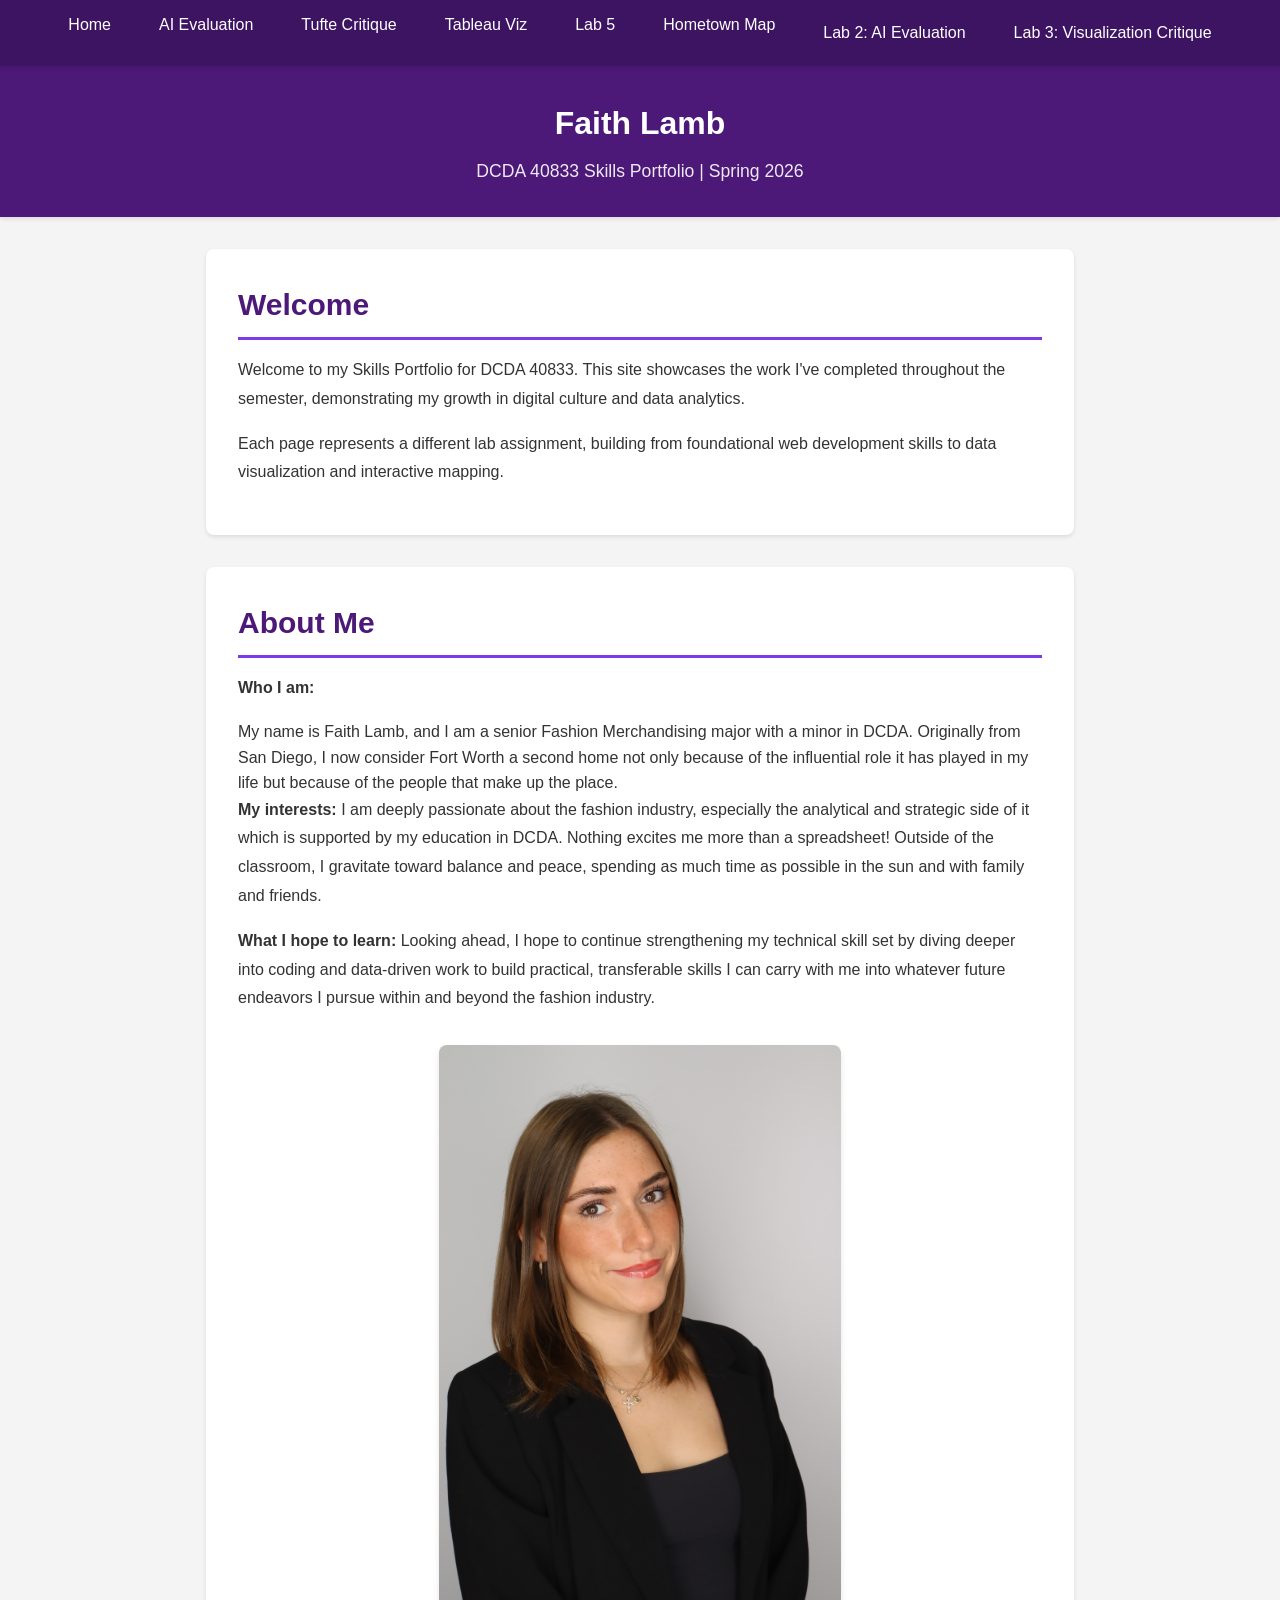
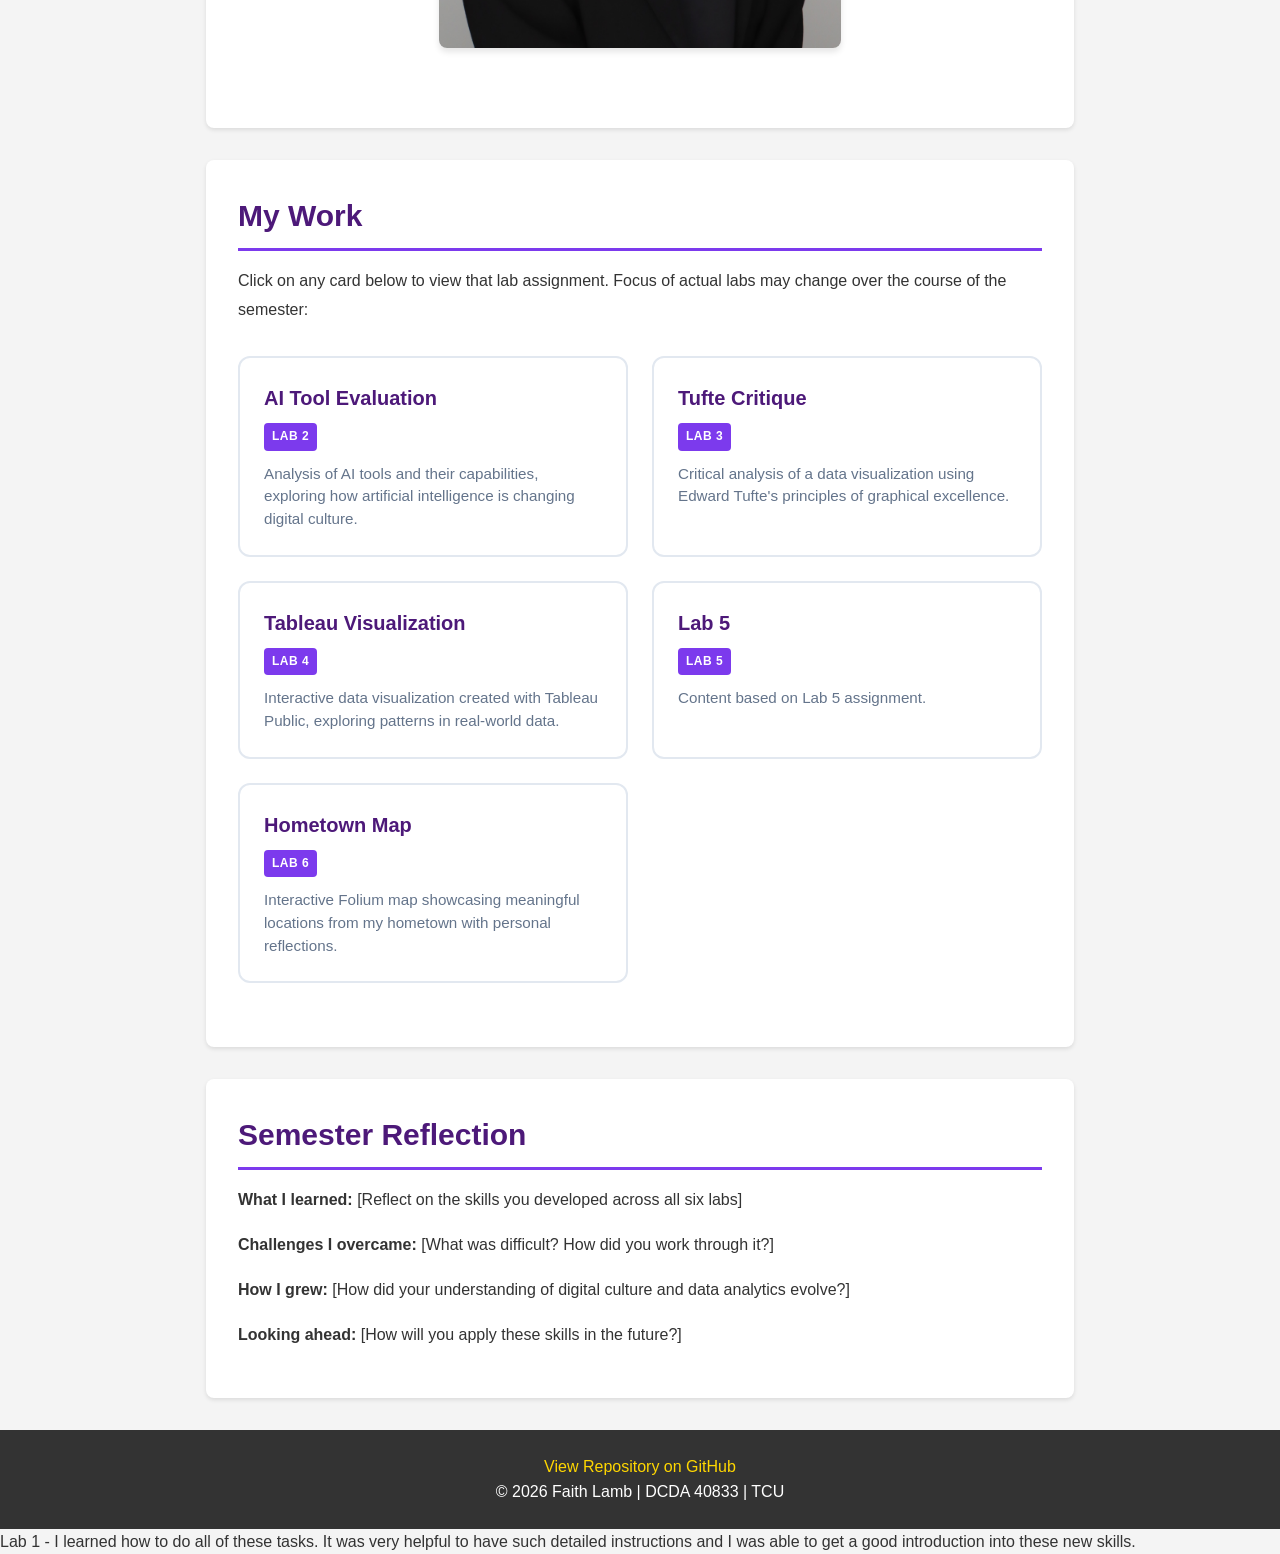
==== index.html @ 6311a9d1 "lab 2 and 3" ====
<!DOCTYPE html>
<html lang="en">
<head>
    <meta charset="UTF-8">
    <meta name="viewport" content="width=device-width, initial-scale=1.0">
    <meta name="description" content="Skills Portfolio showcasing work from DCDA 40833">
    <meta name="author" content="Your Name">
    <title>Faith Lamb | DCDA 40833 Skills Portfolio</title>
    <link rel="stylesheet" href="css/styles.css">
</head>

<!-- I couldn't find the part about the text colors. -->
<body>
    <!-- Navigation: Links to all portfolio pages -->
    <nav>
        <ul>
            <li><a href="index.html">Home</a></li>
            <li><a href="ai-evaluation.html">AI Evaluation</a></li>
            <li><a href="tufte-critique.html">Tufte Critique</a></li>
            <li><a href="tableau-visualization.html">Tableau Viz</a></li>
            <li><a href="lab5.html">Lab 5</a></li>
            <li><a href="hometown-map.html">Hometown Map</a></li>
            <a href="lab02.html">Lab 2: AI Evaluation</a> 
              <a href="lab03.html">Lab 3: Visualization Critique</a>
        </ul>
    </nav> 

    <!-- Header: Your name and course info -->
    <header>
        <h1>Faith Lamb</h1>
        <p>DCDA 40833 Skills Portfolio | Spring 2026</p>
    </header>

    <main>
        <!-- Welcome Section: Brief introduction to your portfolio -->
        <section id="welcome">
            <h2>Welcome</h2>
            <!-- I left this copy becuase it is what I was going to say and perfectly written. -->
            <p>Welcome to my Skills Portfolio for DCDA 40833. This site showcases the work I've completed throughout the semester, demonstrating my growth in digital culture and data analytics.</p>
            <p>Each page represents a different lab assignment, building from foundational web development skills to data visualization and interactive mapping.</p>
        </section>
         

        <!-- About Section: Tell visitors about yourself -->
        <section id="about">
            <h2>About Me</h2>
            <!-- I wrote this becuase it is in my personal voice and expresses my interests. -->
            <p><strong>Who I am:</strong> </p>My name is Faith Lamb, and I am a senior Fashion Merchandising major with a minor in DCDA. Originally from San Diego, I now consider Fort Worth a second home not only because of the influential role it has played in my life but because of the people that make up the place.
            <p><strong>My interests:</strong> I am deeply passionate about the fashion industry, especially the analytical and strategic side of it which is supported by my education in DCDA. Nothing excites me more than a spreadsheet! Outside of the classroom, I gravitate toward balance and peace, spending as much time as possible in the sun and with family and friends. </p>
            <p><strong>What I hope to learn:</strong> Looking ahead, I hope to continue strengthening my technical skill set by diving deeper into coding and data-driven work to build practical, transferable skills I can carry with me into whatever future endeavors I pursue within and beyond the fashion industry.</p>

        
        
            <figure class="viz-container">
        <img src="images/f.lamb@tcu.edu-f6b6f2d5.jpg" alt="Photo of Faith Lamb" width="50%">
            </figure>
        
        </section>

        <!-- Portfolio Section: Links to all lab pages -->
        <section id="portfolio">
            <h2>My Work</h2>
            <p>Click on any card below to view that lab assignment. Focus of actual labs may change over the course of the semester:</p>

            <!-- Portfolio Grid: Cards linking to each lab page -->
            <div class="portfolio-grid">

                <!-- Lab 2: AI Tool Evaluation -->
                <a href="ai-evaluation.html" class="portfolio-card">
                    <h3>AI Tool Evaluation</h3>
                    <span class="lab-tag">Lab 2</span>
                    <p>Analysis of AI tools and their capabilities, exploring how artificial intelligence is changing digital culture.</p>
                </a>

                <!-- Lab 3: Tufte Critique -->
                <a href="tufte-critique.html" class="portfolio-card">
                    <h3>Tufte Critique</h3>
                    <span class="lab-tag">Lab 3</span>
                    <p>Critical analysis of a data visualization using Edward Tufte's principles of graphical excellence.</p>
                </a>

                <!-- Lab 4: Tableau Visualization -->
                <a href="tableau-visualization.html" class="portfolio-card">
                    <h3>Tableau Visualization</h3>
                    <span class="lab-tag">Lab 4</span>
                    <p>Interactive data visualization created with Tableau Public, exploring patterns in real-world data.</p>
                </a>

                <!-- Lab 5: TBD -->
                <a href="lab5.html" class="portfolio-card">
                    <h3>Lab 5</h3>
                    <span class="lab-tag">Lab 5</span>
                    <p>Content based on Lab 5 assignment.</p>
                </a>

                <!-- Lab 6: Hometown Map -->
                <a href="hometown-map.html" class="portfolio-card">
                    <h3>Hometown Map</h3>
                    <span class="lab-tag">Lab 6</span>
                    <p>Interactive Folium map showcasing meaningful locations from my hometown with personal reflections.</p>
                </a>

            </div>
        </section>

        <!-- Reflection Section: Optional semester reflection -->
        <section id="reflection">
            <h2>Semester Reflection</h2>
            <!-- TODO: After completing all labs, write a reflection on your growth -->
            <p><strong>What I learned:</strong> [Reflect on the skills you developed across all six labs]</p>
            <p><strong>Challenges I overcame:</strong> [What was difficult? How did you work through it?]</p>
            <p><strong>How I grew:</strong> [How did your understanding of digital culture and data analytics evolve?]</p>
            <p><strong>Looking ahead:</strong> [How will you apply these skills in the future?]</p>
        </section>
    </main>

    <!-- Footer: Links and copyright -->
    <footer>
        <p><a href="https://github.com/yourusername/your-repo-name">View Repository on GitHub</a></p>
        <p>&copy; 2026 Faith Lamb | DCDA 40833 | TCU</p>
    </footer>
</body>
</html>


Lab 1 - I learned how to do all of these tasks. It was very helpful to have such detailed instructions and I was able to get a good introduction into these new skills.
---- css/styles.css ----
/* =========================
   DCDA 40833 Skills Portfolio Template
   CSS Stylesheet for Student Portfolios
   ========================= */

/* =========================
   CSS Variables (Color Scheme)
   ========================= */
:root {
    --primary-color: #4d1979;      /* TCU Purple */
    --secondary-color: #7c3aed;    /* Light Purple */
    --accent-color: #ffd700;       /* Gold accent */
    --text-color: #333;            /* Dark gray for text */
    --text-secondary: #64748b;     /* Lighter gray for captions */
    --bg-color: #f4f4f4;           /* Light background */
    --white: #ffffff;
}

/* =========================
   Basic Reset & Typography
   ========================= */
* {
    margin: 0;
    padding: 0;
    box-sizing: border-box;
}

html {
    scroll-behavior: smooth;       /* Smooth scrolling for anchor links */
}

body {
    font-family: -apple-system, BlinkMacSystemFont, 'Segoe UI', 'Roboto', 'Helvetica Neue', Arial, sans-serif;
    line-height: 1.6;
    color: var(--text-color);
    background-color: var(--bg-color);
}

/* =========================
   Header & Navigation
   ========================= */
/* Style semantic tags directly - no classes needed! */
header {
    background-color: var(--primary-color);
    color: white;
    padding: 2rem 0;
    text-align: center;
    box-shadow: 0 2px 4px rgba(0, 0, 0, 0.1);
}

header h1 {
    color: white;
    margin: 0 0 0.5rem 0;
    font-size: 2rem;
}

header p {
    margin: 0;
    opacity: 0.9;
    font-size: 1.1rem;
}

nav {
    background-color: #3d1461;
    padding: 0.75rem;
    display: flex;              /* Make nav a flex container */
    justify-content: center;    /* Center the ul inside nav */
    position: sticky;           /* Stick to top when scrolling */
    top: 0;
    z-index: 100;
    box-shadow: 0 2px 4px rgba(0, 0, 0, 0.1);
}

/* Style the navigation list */
nav ul {
    list-style: none;           /* Remove bullets */
    padding: 0;                 /* Remove default padding */
    margin: 0;                  /* Remove default margin */
    display: flex;              /* Arrange items horizontally */
    flex-direction: row;        /* Explicit: horizontal on desktop */
    justify-content: center;    /* Center the items */
    gap: 1rem;                  /* Space between items */
    flex-wrap: wrap;            /* Wrap on small screens */
}

nav li {
    list-style: none;           /* Extra insurance - remove bullets */
}

nav a {
    color: white;
    text-decoration: none;
    padding: 0.5rem 1rem;
    transition: background-color 0.3s ease;
    border-radius: 4px;
}

nav a:hover {
    background-color: var(--primary-color);
}

/* =========================
   Main Content
   ========================= */
/* Style main semantic tag directly */
main {
    max-width: 900px;          /* Don't get too wide */
    margin: 2rem auto;         /* Center horizontally */
    padding: 0 1rem;           /* Space on sides for mobile */
}

/* All sections inside main get consistent styling */
main section {
    background-color: white;
    padding: 2rem;
    margin-bottom: 2rem;       /* Space between sections */
    border-radius: 8px;        /* Rounded corners */
    box-shadow: 0 2px 4px rgba(0, 0, 0, 0.1);
}

/* Style h2 headings inside sections */
main section h2 {
    color: var(--primary-color);
    border-bottom: 3px solid var(--secondary-color);
    padding-bottom: 0.5rem;
    margin-bottom: 1rem;
    font-size: 1.875rem;
}

main section h3 {
    color: var(--text-color);
    margin-top: 1.5rem;
    margin-bottom: 0.75rem;
    font-size: 1.5rem;
}

/* Paragraphs inside sections */
main section p {
    margin-bottom: 1rem;
    line-height: 1.8;
}

/* Lists inside sections */
main section ul,
main section ol {
    margin: 1rem 0 1rem 2rem;
    line-height: 1.8;
}

main section li {
    margin-bottom: 0.5rem;
}

/* =========================
   Data Visualizations
   ========================= */
/* Container for charts and images */
.viz-container {
    margin: 2rem 0;
    text-align: center;
}

.viz-container img {
    max-width: 100%;           /* Responsive: never wider than container */
    height: auto;              /* Maintain aspect ratio */
    border-radius: 8px;
    box-shadow: 0 4px 6px rgba(0, 0, 0, 0.1);
    margin-bottom: 0.5rem;
}

/* Figure captions */
.viz-container figcaption {
    font-style: italic;
    color: var(--text-secondary);
    font-size: 0.9rem;
    margin-top: 0.5rem;
}

/* Grid layout for multiple visualizations */
.viz-grid {
    display: grid;
    grid-template-columns: repeat(auto-fit, minmax(300px, 1fr));
    gap: 1.5rem;
    margin: 2rem 0;
}

/* =========================
   Code Blocks
   ========================= */
/* Improve pre/code styling for Python code */
pre {
    background: #2d2d2d;          /* Dark background */
    color: #f8f8f2;               /* Light text */
    border: none;
    border-radius: 8px;
    padding: 1.5rem;
    overflow-x: auto;
    margin: 1.5rem 0;
    font-size: 0.9rem;
    line-height: 1.5;
}

code {
    font-family: 'SF Mono', Monaco, 'Cascadia Code', 'Roboto Mono', Consolas, 'Courier New', monospace;
}

/* Inline code (inside paragraphs) */
p code, li code {
    background: #f4f4f4;
    color: #c7254e;
    padding: 0.2rem 0.4rem;
    border-radius: 3px;
    font-size: 0.9em;
}

/* Code block titles */
.code-title {
    background: #1e1e1e;
    color: #9cdcfe;
    padding: 0.5rem 1rem;
    border-radius: 8px 8px 0 0;
    font-family: monospace;
    font-size: 0.85rem;
    margin-bottom: -0.5rem;
}

.code-title + pre {
    border-radius: 0 0 8px 8px;
    margin-top: 0;
}

/* =========================
   Data Tables
   ========================= */
table {
    width: 100%;
    border-collapse: collapse;
    margin: 1.5rem 0;
    background: white;
}

th, td {
    padding: 0.75rem 1rem;
    text-align: left;
    border: 1px solid #e2e8f0;
}

th {
    background: var(--primary-color);
    color: white;
    font-weight: 600;
}

tr:nth-child(even) {
    background: #f8f9fa;
}

.results-table {
    font-size: 0.95rem;
    margin: 1.5rem auto;
    max-width: 700px;
}

.results-table td {
    text-align: center;
}

.results-table td:first-child {
    text-align: left;
    font-weight: 500;
}

/* Highlight key rows */
.results-table tr.highlight {
    background: #fff3cd;
    font-weight: bold;
}

/* =========================
   Framework Connections
   ========================= */
.framework-callout {
    background: linear-gradient(135deg, #f0e7f8, #e9d5ff);
    border-left: 5px solid var(--secondary-color);
    border-radius: 8px;
    padding: 1.5rem;
    margin: 2rem 0;
}

.framework-callout h3 {
    color: var(--primary-color);
    margin-top: 0;
}

.framework-callout strong {
    color: var(--secondary-color);
}

/* =========================
   Portfolio Cards
   ========================= */
/* Grid layout for portfolio cards on home page */
.portfolio-grid {
    display: grid;
    grid-template-columns: repeat(auto-fit, minmax(280px, 1fr));
    gap: 1.5rem;
    margin: 2rem 0;
}

/* Individual portfolio card styling */
.portfolio-card {
    display: block;
    background: white;
    border: 2px solid #e2e8f0;
    border-radius: 12px;
    padding: 1.5rem;
    text-decoration: none;
    color: var(--text-color);
    transition: all 0.3s ease;
    position: relative;
}

.portfolio-card:hover {
    border-color: var(--primary-color);
    box-shadow: 0 8px 16px rgba(77, 25, 121, 0.15);
    transform: translateY(-4px);
}

.portfolio-card h3 {
    color: var(--primary-color);
    margin: 0 0 0.5rem 0;
    font-size: 1.25rem;
}

.portfolio-card p {
    color: var(--text-secondary);
    font-size: 0.95rem;
    margin: 0.75rem 0 0 0;
    line-height: 1.5;
}

/* Lab tag badge on portfolio cards */
.lab-tag {
    display: inline-block;
    background: var(--secondary-color);
    color: white;
    font-size: 0.75rem;
    font-weight: 600;
    padding: 0.25rem 0.5rem;
    border-radius: 4px;
    text-transform: uppercase;
    letter-spacing: 0.5px;
}

/* =========================
   Footer (semantic tag)
   ========================= */
footer {
    background-color: #333;
    color: white;
    text-align: center;
    padding: 1.5rem;
    margin-top: 2rem;
}

footer a {
    color: var(--accent-color);
    text-decoration: none;
}

footer a:hover {
    text-decoration: underline;
}

/* =========================
   Responsive Design (Mobile)
   ========================= */
@media (max-width: 768px) {
    header h1 {
        font-size: 1.5rem;     /* Smaller on mobile */
    }

    nav {
        font-size: 0.9rem;
    }

    /* Stack navigation vertically on mobile */
    nav ul {
        flex-direction: column;  /* Change from row to column */
        align-items: center;     /* Center the stacked items */
    }

    nav a {
        display: block;          /* Full width for easier tapping */
        width: 100%;
        text-align: center;
    }

    main section {
        padding: 1rem;         /* Less padding on mobile */
    }

    .viz-grid {
        grid-template-columns: 1fr;  /* Single column on mobile */
    }
}

/* =========================
   Print Styles (Optional)
   ========================= */
@media print {
    nav {
        display: none;
    }

    main section {
        box-shadow: none;
        page-break-inside: avoid;
    }
}
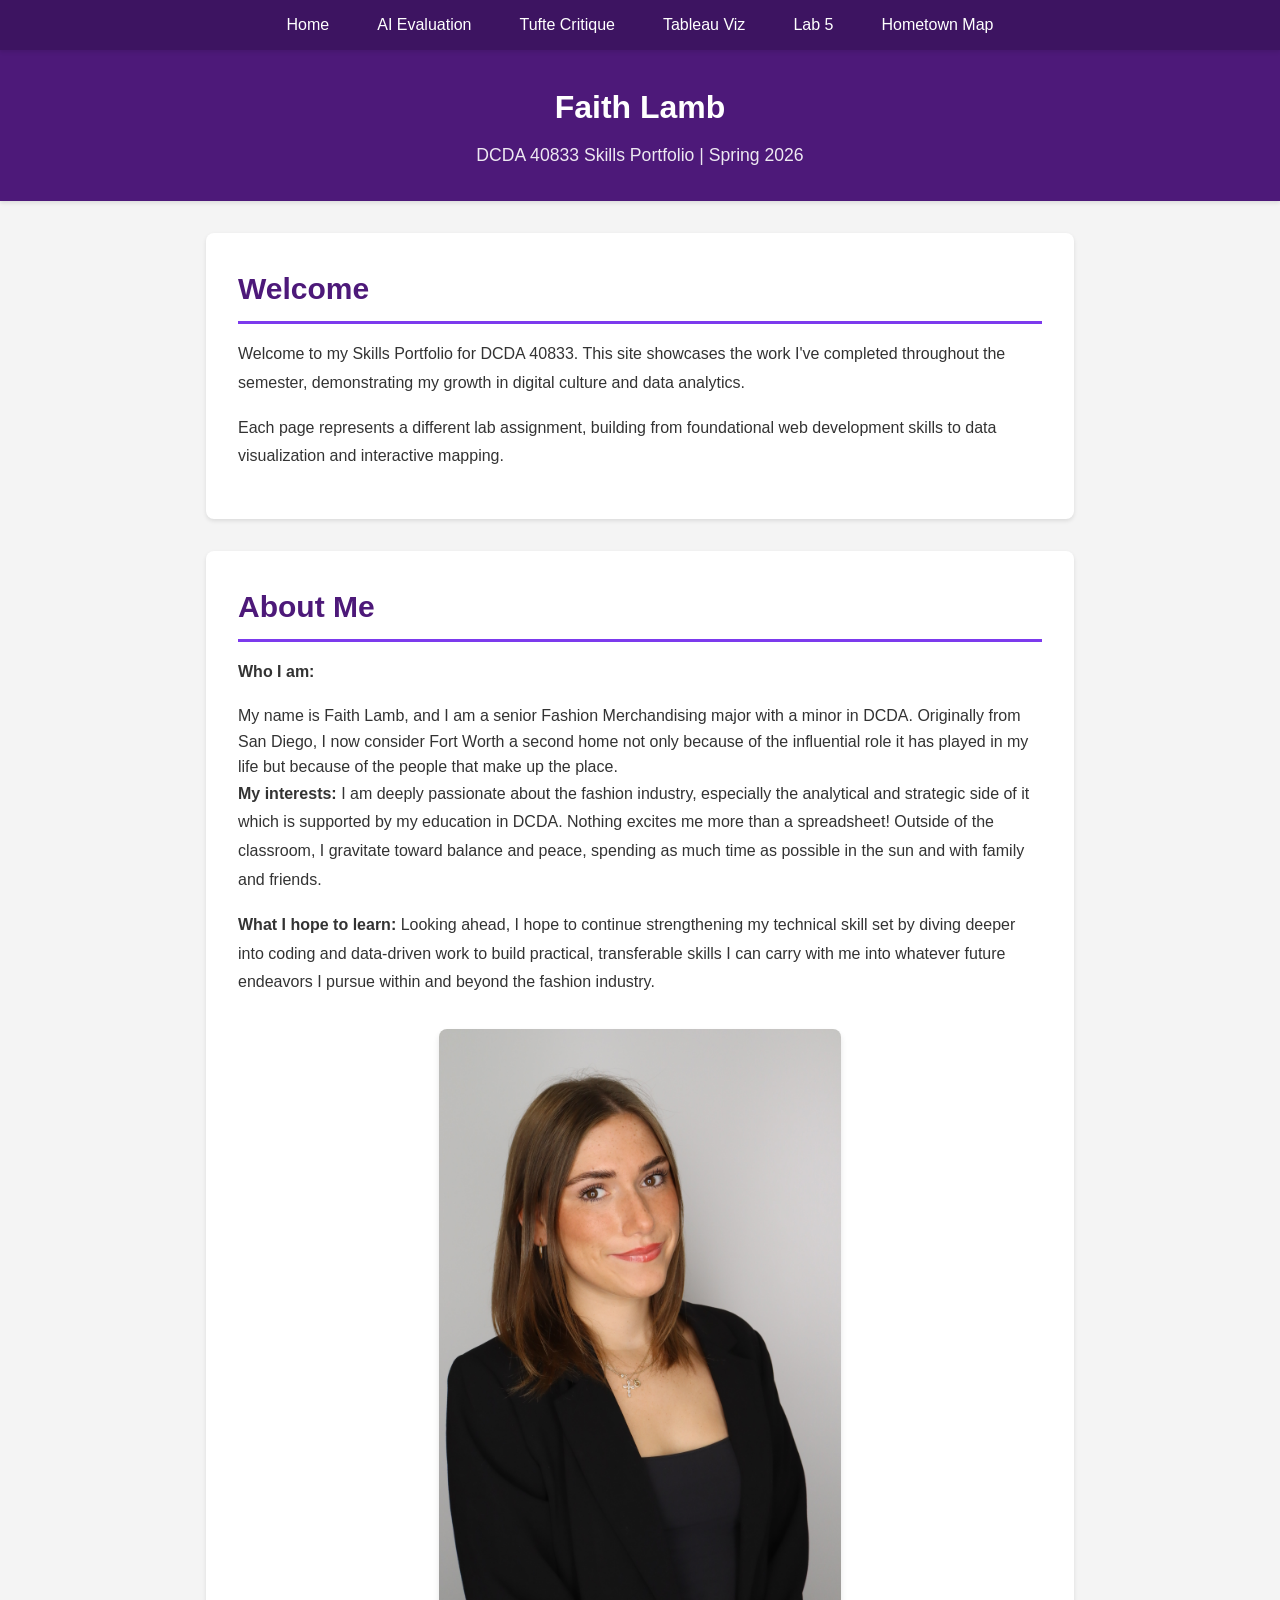
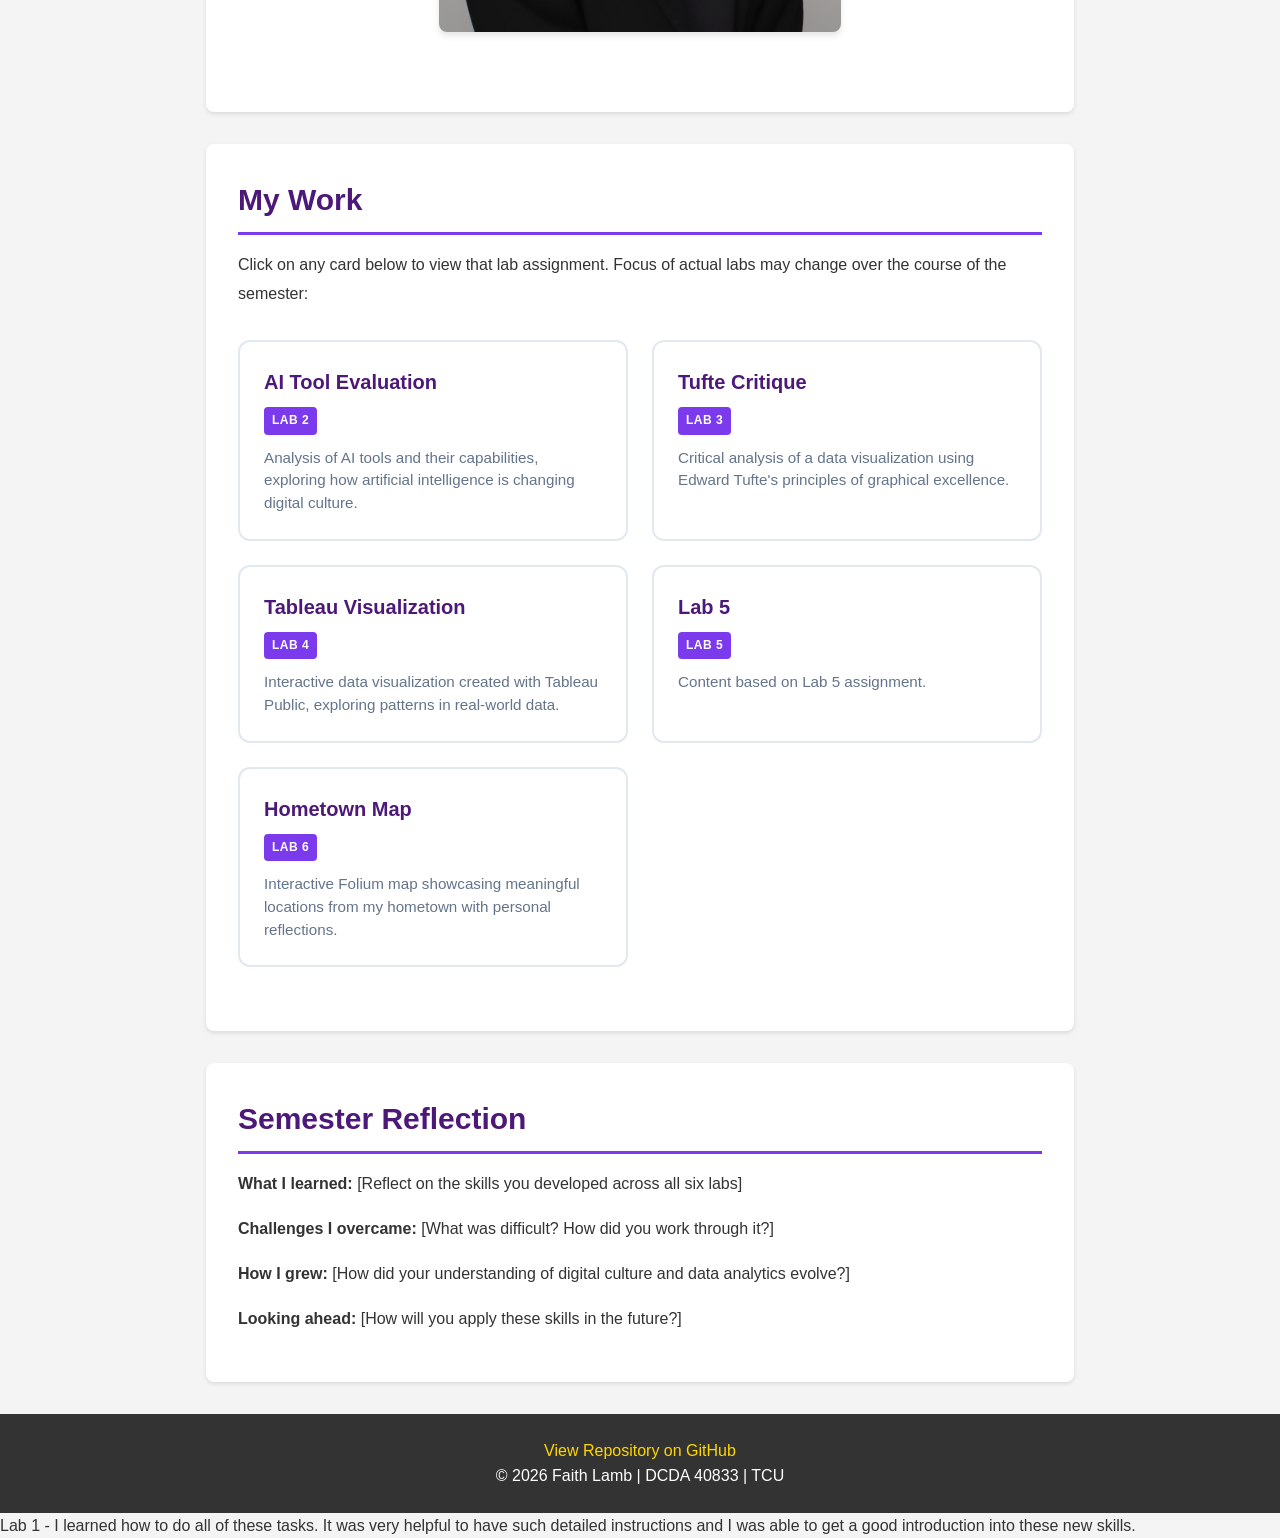
==== commit f677b516: "tabs and lab 4" ====
--- a/index.html
+++ b/index.html
@@ -15,13 +15,12 @@
     <nav>
         <ul>
             <li><a href="index.html">Home</a></li>
-            <li><a href="ai-evaluation.html">AI Evaluation</a></li>
-            <li><a href="tufte-critique.html">Tufte Critique</a></li>
-            <li><a href="tableau-visualization.html">Tableau Viz</a></li>
+            <li><a href="lab02.html">AI Evaluation</a></li>
+            <li><a href="lab03.html">Tufte Critique</a></li>
+            <li><a href="lab04.html">Tableau Viz</a></li>
             <li><a href="lab5.html">Lab 5</a></li>
             <li><a href="hometown-map.html">Hometown Map</a></li>
-            <a href="lab02.html">Lab 2: AI Evaluation</a> 
-              <a href="lab03.html">Lab 3: Visualization Critique</a>
+            
         </ul>
     </nav> 
 
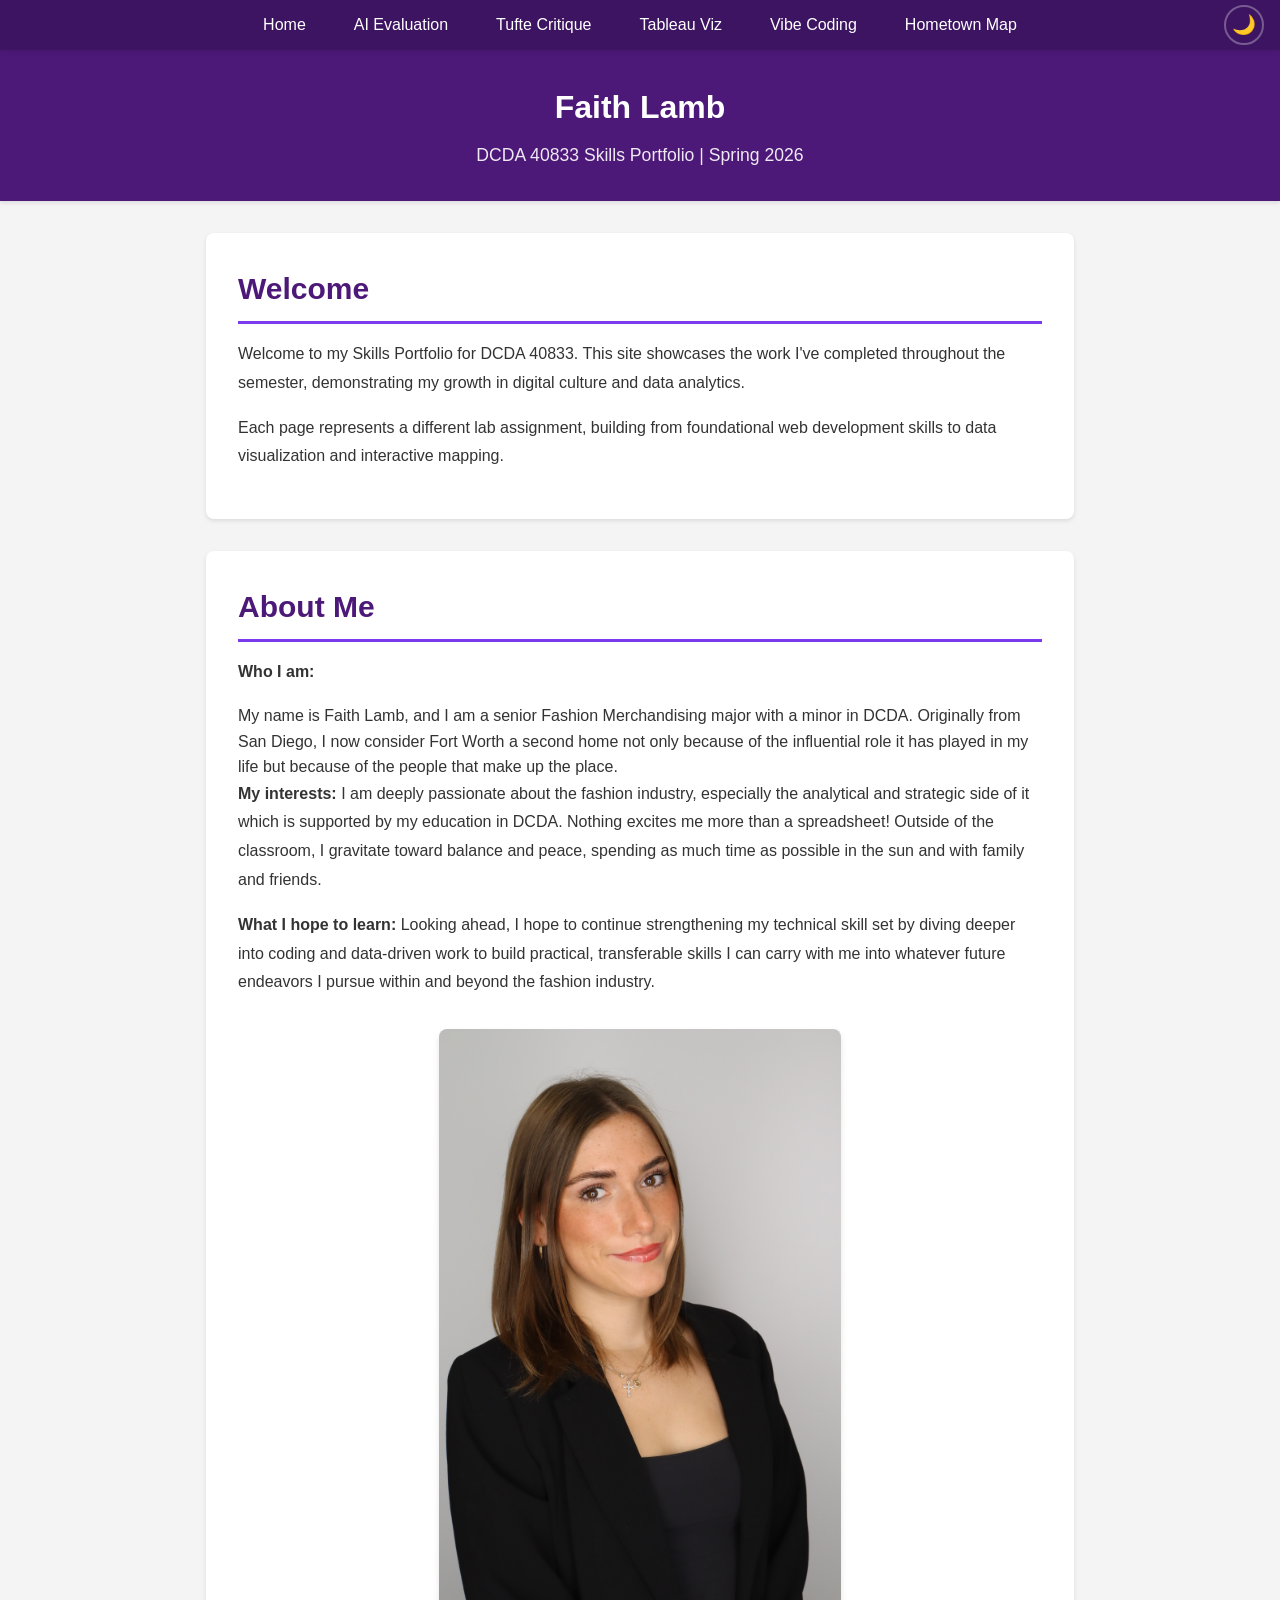
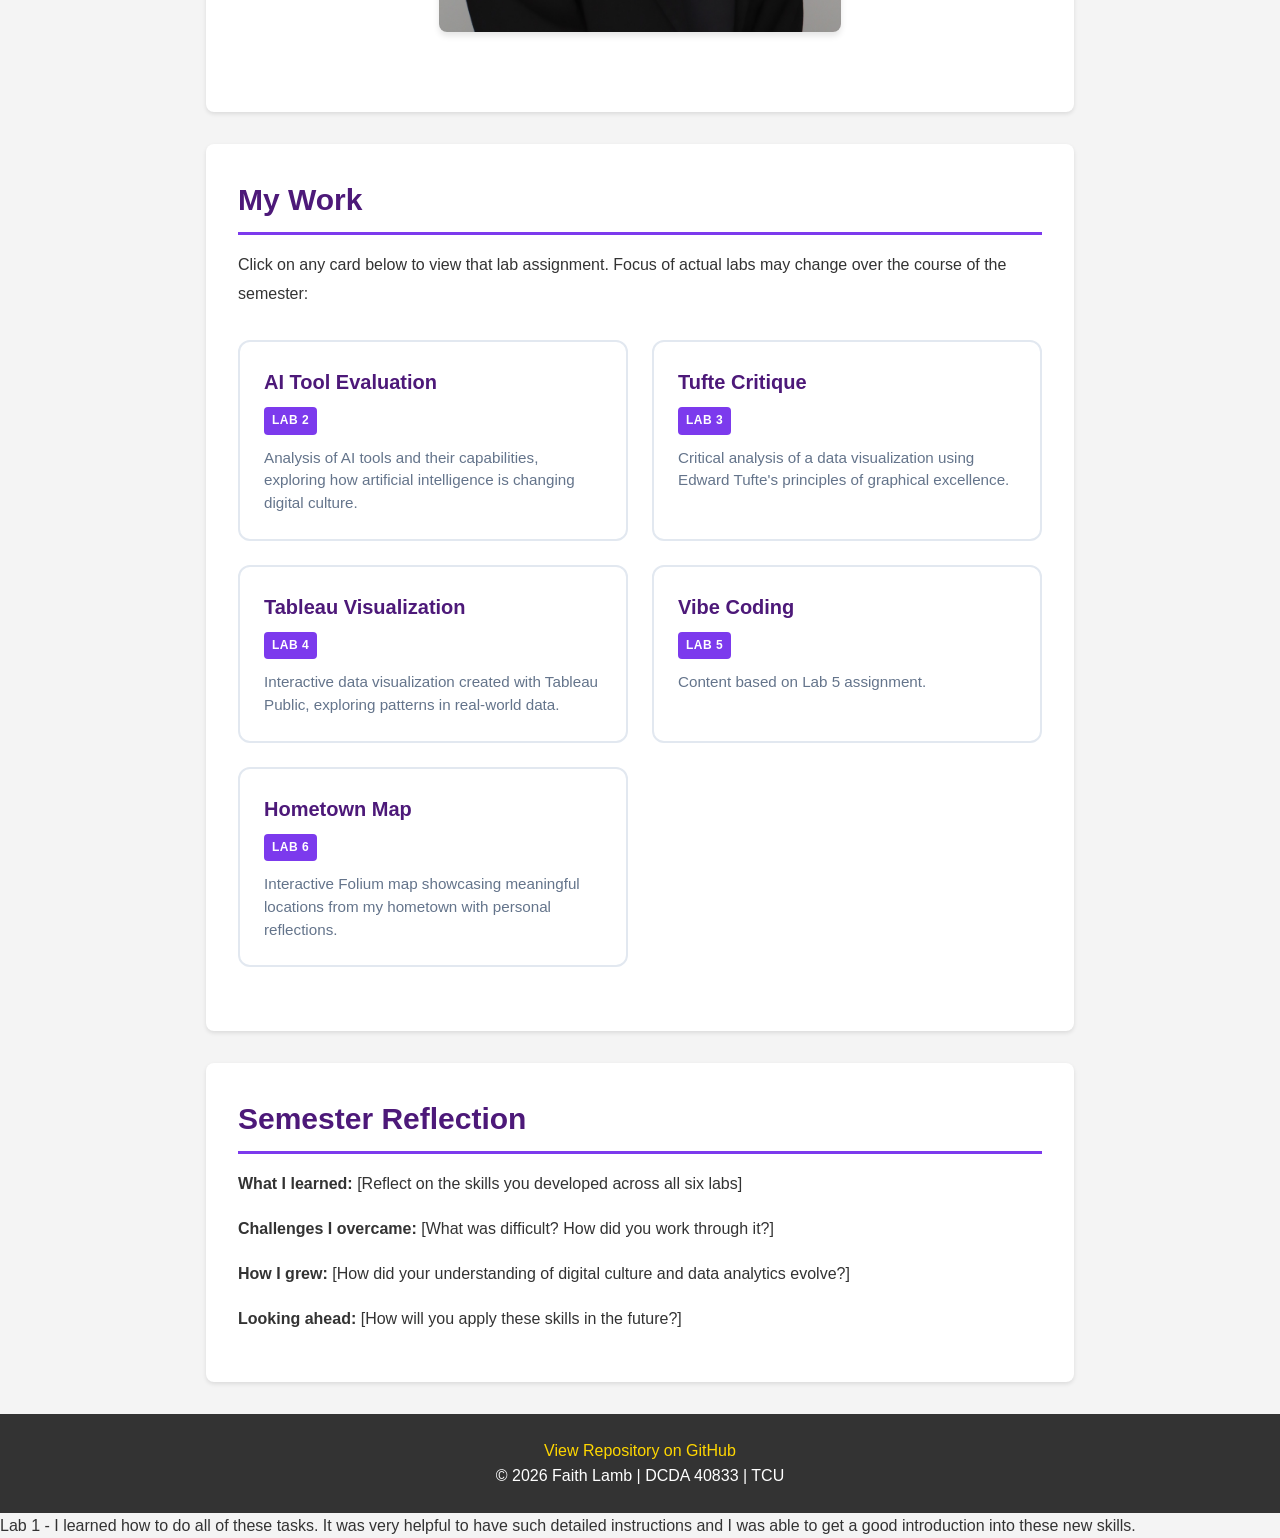
==== commit 6d3f4a5e: "big commit" ====
--- a/index.html
+++ b/index.html
@@ -11,27 +11,33 @@
 
 <!-- I couldn't find the part about the text colors. -->
 <body>
-    <!-- Navigation: Links to all portfolio pages -->
+
     <nav>
-        <ul>
+        <button class="hamburger" aria-label="Toggle navigation menu">
+            <span></span>
+            <span></span>
+            <span></span>
+        </button>
+        <ul class="nav-menu">
             <li><a href="index.html">Home</a></li>
             <li><a href="lab02.html">AI Evaluation</a></li>
             <li><a href="lab03.html">Tufte Critique</a></li>
             <li><a href="lab04.html">Tableau Viz</a></li>
-            <li><a href="lab5.html">Lab 5</a></li>
+            <li><a href="lab05.html">Vibe Coding</a></li>
             <li><a href="hometown-map.html">Hometown Map</a></li>
             
         </ul>
+
+        <button class="dark-mode-toggle" aria-label="Toggle dark mode">🌙</button>
     </nav> 
 
-    <!-- Header: Your name and course info -->
+
     <header>
         <h1>Faith Lamb</h1>
         <p>DCDA 40833 Skills Portfolio | Spring 2026</p>
     </header>
 
     <main>
-        <!-- Welcome Section: Brief introduction to your portfolio -->
         <section id="welcome">
             <h2>Welcome</h2>
             <!-- I left this copy becuase it is what I was going to say and perfectly written. -->
@@ -40,7 +46,6 @@
         </section>
          
 
-        <!-- About Section: Tell visitors about yourself -->
         <section id="about">
             <h2>About Me</h2>
             <!-- I wrote this becuase it is in my personal voice and expresses my interests. -->
@@ -56,43 +61,38 @@
         
         </section>
 
-        <!-- Portfolio Section: Links to all lab pages -->
         <section id="portfolio">
             <h2>My Work</h2>
             <p>Click on any card below to view that lab assignment. Focus of actual labs may change over the course of the semester:</p>
 
-            <!-- Portfolio Grid: Cards linking to each lab page -->
+            <!-- made all the cards actually click into the different labs by coping code from above -->
+
             <div class="portfolio-grid">
 
-                <!-- Lab 2: AI Tool Evaluation -->
-                <a href="ai-evaluation.html" class="portfolio-card">
+                <a href="lab02.html" class="portfolio-card">
                     <h3>AI Tool Evaluation</h3>
                     <span class="lab-tag">Lab 2</span>
                     <p>Analysis of AI tools and their capabilities, exploring how artificial intelligence is changing digital culture.</p>
                 </a>
 
-                <!-- Lab 3: Tufte Critique -->
-                <a href="tufte-critique.html" class="portfolio-card">
+                <a href="lab03.html" class="portfolio-card">
                     <h3>Tufte Critique</h3>
                     <span class="lab-tag">Lab 3</span>
                     <p>Critical analysis of a data visualization using Edward Tufte's principles of graphical excellence.</p>
                 </a>
 
-                <!-- Lab 4: Tableau Visualization -->
-                <a href="tableau-visualization.html" class="portfolio-card">
+                <a href="lab04.html" class="portfolio-card">
                     <h3>Tableau Visualization</h3>
                     <span class="lab-tag">Lab 4</span>
                     <p>Interactive data visualization created with Tableau Public, exploring patterns in real-world data.</p>
                 </a>
 
-                <!-- Lab 5: TBD -->
-                <a href="lab5.html" class="portfolio-card">
-                    <h3>Lab 5</h3>
+                <a href="lab05.html" class="portfolio-card">
+                    <h3>Vibe Coding</h3>
                     <span class="lab-tag">Lab 5</span>
                     <p>Content based on Lab 5 assignment.</p>
                 </a>
 
-                <!-- Lab 6: Hometown Map -->
                 <a href="hometown-map.html" class="portfolio-card">
                     <h3>Hometown Map</h3>
                     <span class="lab-tag">Lab 6</span>
@@ -102,7 +102,6 @@
             </div>
         </section>
 
-        <!-- Reflection Section: Optional semester reflection -->
         <section id="reflection">
             <h2>Semester Reflection</h2>
             <!-- TODO: After completing all labs, write a reflection on your growth -->
@@ -118,6 +117,51 @@
         <p><a href="https://github.com/yourusername/your-repo-name">View Repository on GitHub</a></p>
         <p>&copy; 2026 Faith Lamb | DCDA 40833 | TCU</p>
     </footer>
+
+    <script>
+        // Hamburger menu toggle
+        const hamburger = document.querySelector('.hamburger');
+        const navMenu = document.querySelector('.nav-menu');
+
+        hamburger.addEventListener('click', () => {
+            hamburger.classList.toggle('active');
+            navMenu.classList.toggle('active');
+        });
+
+        // Close menu when clicking on a nav link
+        document.querySelectorAll('.nav-menu a').forEach(link => {
+            link.addEventListener('click', () => {
+                hamburger.classList.remove('active');
+                navMenu.classList.remove('active');
+            });
+        });
+
+        <!-- I have no idea how this works but it works! -->
+
+        // Dark Mode Toggle
+        const darkModeToggle = document.querySelector('.dark-mode-toggle');
+        
+        // Check for saved theme preference or default to 'light'
+        const currentTheme = localStorage.getItem('theme') || 'light';
+        document.body.setAttribute('data-theme', currentTheme);
+        
+        // Update button icon based on current theme
+        if (currentTheme === 'dark') {
+            darkModeToggle.textContent = '☀️';
+        }
+        
+        // Toggle dark mode on button click
+        darkModeToggle.addEventListener('click', () => {
+            const theme = document.body.getAttribute('data-theme');
+            const newTheme = theme === 'dark' ? 'light' : 'dark';
+            
+            document.body.setAttribute('data-theme', newTheme);
+            localStorage.setItem('theme', newTheme);
+            
+            // Update button icon
+            darkModeToggle.textContent = newTheme === 'dark' ? '☀️' : '🌙';
+        });
+    </script>
 </body>
 </html>
 
--- a/css/styles.css
+++ b/css/styles.css
@@ -16,6 +16,17 @@
     --white: #ffffff;
 }
 
+/* Dark Mode Variables */
+body[data-theme="dark"] {
+    --primary-color: #7c3aed;      /* Lighter purple for dark mode */
+    --secondary-color: #9f7aea;    /* Even lighter purple */
+    --accent-color: #ffd700;       /* Gold accent stays */
+    --text-color: #e4e4e7;         /* Light gray for text */
+    --text-secondary: #a1a1aa;     /* Medium gray for captions */
+    --bg-color: #18181b;           /* Very dark background */
+    --white: #27272a;              /* Dark gray instead of white */
+}
+
 /* =========================
    Basic Reset & Typography
    ========================= */
@@ -65,14 +76,76 @@
     padding: 0.75rem;
     display: flex;              /* Make nav a flex container */
     justify-content: center;    /* Center the ul inside nav */
+    align-items: center;        /* Vertically center items */
     position: sticky;           /* Stick to top when scrolling */
     top: 0;
     z-index: 100;
     box-shadow: 0 2px 4px rgba(0, 0, 0, 0.1);
 }
 
+/* Dark Mode Toggle Button */
+.dark-mode-toggle {
+    position: absolute;
+    right: 1rem;
+    background: none;
+    border: 2px solid rgba(255, 255, 255, 0.3);
+    color: white;
+    width: 40px;
+    height: 40px;
+    border-radius: 50%;
+    cursor: pointer;
+    font-size: 1.2rem;
+    display: flex;
+    align-items: center;
+    justify-content: center;
+    transition: all 0.3s ease;
+}
+
+.dark-mode-toggle:hover {
+    background-color: rgba(255, 255, 255, 0.1);
+    border-color: rgba(255, 255, 255, 0.5);
+    transform: scale(1.1);
+}
+
+.dark-mode-toggle:active {
+    transform: scale(0.95);
+}
+
+/* Hamburger Menu Button */
+.hamburger {
+    display: none;              /* Hidden on desktop */
+    flex-direction: column;
+    background: none;
+    border: none;
+    cursor: pointer;
+    padding: 0;
+    z-index: 101;
+}
+
+.hamburger span {
+    width: 25px;
+    height: 3px;
+    background-color: white;
+    margin: 3px 0;
+    transition: all 0.3s ease;
+    border-radius: 3px;
+}
+
+/* Hamburger Animation when active */
+.hamburger.active span:nth-child(1) {
+    transform: rotate(45deg) translate(7px, 7px);
+}
+
+.hamburger.active span:nth-child(2) {
+    opacity: 0;
+}
+
+.hamburger.active span:nth-child(3) {
+    transform: rotate(-45deg) translate(7px, -7px);
+}
+
 /* Style the navigation list */
-nav ul {
+.nav-menu {
     list-style: none;           /* Remove bullets */
     padding: 0;                 /* Remove default padding */
     margin: 0;                  /* Remove default margin */
@@ -111,7 +184,7 @@
 
 /* All sections inside main get consistent styling */
 main section {
-    background-color: white;
+    background-color: var(--white);
     padding: 2rem;
     margin-bottom: 2rem;       /* Space between sections */
     border-radius: 8px;        /* Rounded corners */
@@ -182,6 +255,13 @@
     grid-template-columns: repeat(auto-fit, minmax(300px, 1fr));
     gap: 1.5rem;
     margin: 2rem 0;
+}
+
+/* Dark mode inline code */
+body[data-theme="dark"] p code, 
+body[data-theme="dark"] li code {
+    background: #3f3f46;
+    color: #fca5a5;
 }
 
 /* =========================
@@ -236,7 +316,7 @@
     width: 100%;
     border-collapse: collapse;
     margin: 1.5rem 0;
-    background: white;
+    background: var(--white);
 }
 
 th, td {
@@ -275,6 +355,7 @@
     background: #fff3cd;
     font-weight: bold;
 }
+
 
 /* =========================
    Framework Connections
@@ -287,6 +368,11 @@
     margin: 2rem 0;
 }
 
+/* Dark mode portfolio card border */
+body[data-theme="dark"] .portfolio-card {
+    border-color: #3f3f46;
+}
+
 .framework-callout h3 {
     color: var(--primary-color);
     margin-top: 0;
@@ -310,7 +396,7 @@
 /* Individual portfolio card styling */
 .portfolio-card {
     display: block;
-    background: white;
+    background: var(--white);
     border: 2px solid #e2e8f0;
     border-radius: 12px;
     padding: 1.5rem;
@@ -382,18 +468,60 @@
 
     nav {
         font-size: 0.9rem;
-    }
-
-    /* Stack navigation vertically on mobile */
-    nav ul {
-        flex-direction: column;  /* Change from row to column */
-        align-items: center;     /* Center the stacked items */
-    }
-
-    nav a {
-        display: block;          /* Full width for easier tapping */
+        justify-content: space-between;
+        padding: 1rem;
+    }
+
+    /* Show hamburger menu on mobile */
+    .hamburger {
+        display: flex;
+        position: absolute;
+        left: 1rem;
+    }
+    
+    /* Keep dark mode toggle visible on mobile */
+    .dark-mode-toggle {
+        position: absolute;
+        right: 1rem;
+        width: 36px;
+        height: 36px;
+        font-size: 1rem;
+    }
+
+    /* Hide navigation menu by default on mobile */
+    .nav-menu {
+        position: fixed;
+        left: -100%;
+        top: 60px;
+        flex-direction: column;
+        background-color: #3d1461;
         width: 100%;
         text-align: center;
+        transition: left 0.3s ease;
+        box-shadow: 0 10px 27px rgba(0, 0, 0, 0.05);
+        padding: 1rem 0;
+        gap: 0;
+    }
+
+    /* Show menu when active */
+    .nav-menu.active {
+        left: 0;
+    }
+
+    nav li {
+        margin: 0;
+    }
+
+    nav a {
+        display: block;
+        width: 100%;
+        text-align: center;
+        padding: 1rem;
+        border-bottom: 1px solid rgba(255, 255, 255, 0.1);
+    }
+
+    nav a:hover {
+        background-color: var(--primary-color);
     }
 
     main section {
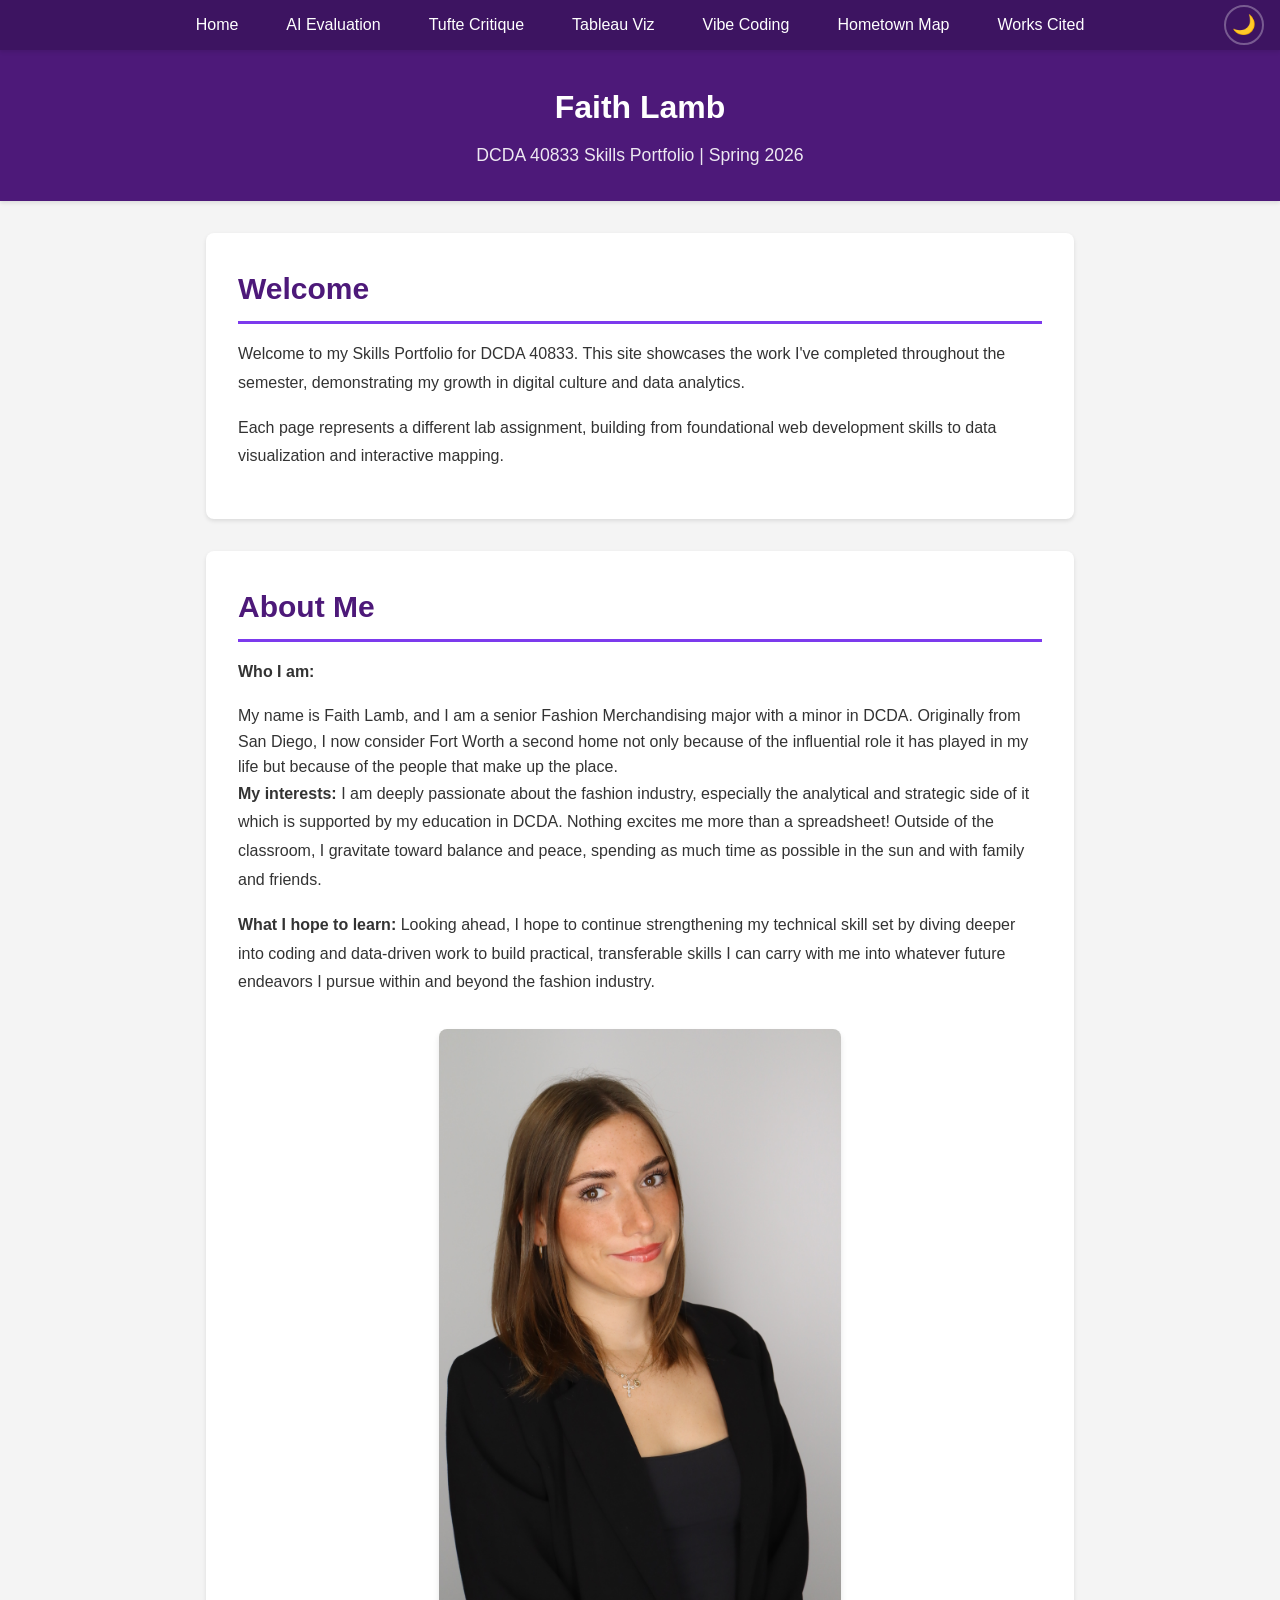
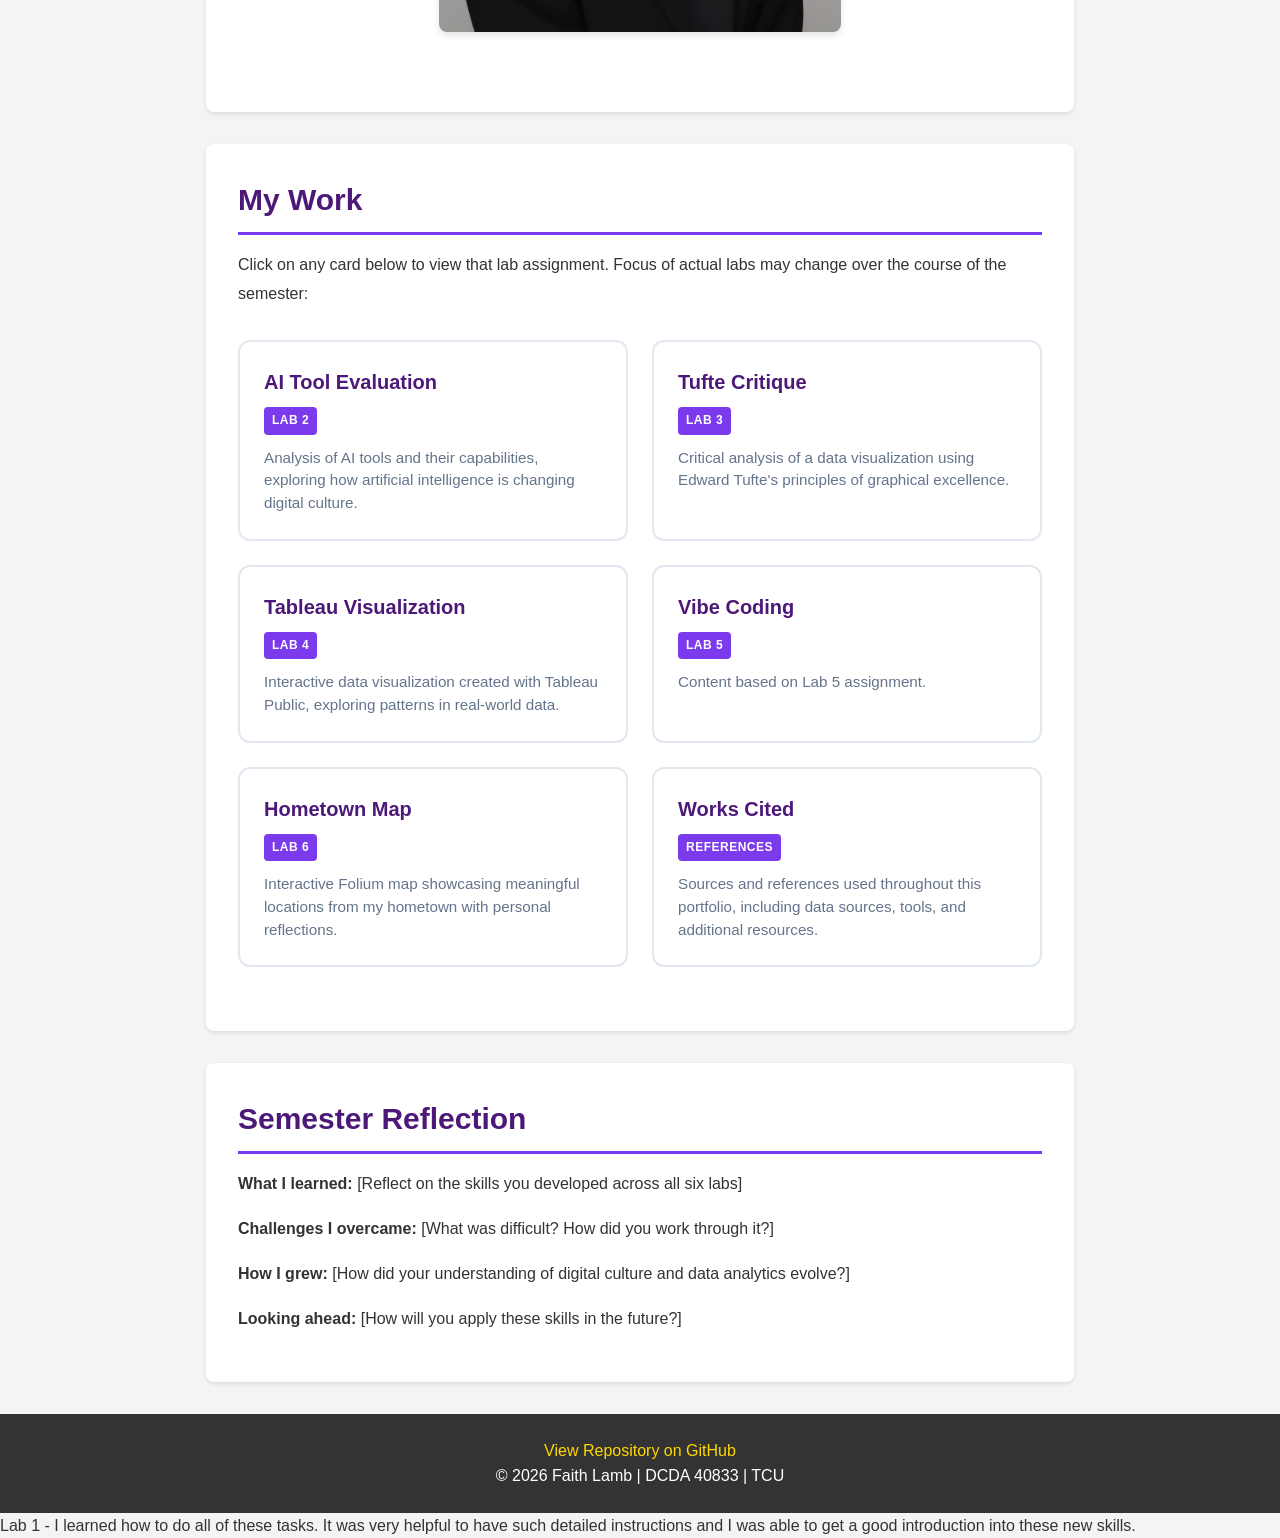
==== commit 258ea338: "works cited page" ====
--- a/index.html
+++ b/index.html
@@ -24,8 +24,8 @@
             <li><a href="lab03.html">Tufte Critique</a></li>
             <li><a href="lab04.html">Tableau Viz</a></li>
             <li><a href="lab05.html">Vibe Coding</a></li>
-            <li><a href="hometown-map.html">Hometown Map</a></li>
-            
+            <li><a href="lab06.html">Hometown Map</a></li>
+            <li><a href="works_cited.html">Works Cited</a></li>
         </ul>
 
         <button class="dark-mode-toggle" aria-label="Toggle dark mode">🌙</button>
@@ -93,10 +93,16 @@
                     <p>Content based on Lab 5 assignment.</p>
                 </a>
 
-                <a href="hometown-map.html" class="portfolio-card">
+                <a href="lab06.html" class="portfolio-card">
                     <h3>Hometown Map</h3>
                     <span class="lab-tag">Lab 6</span>
                     <p>Interactive Folium map showcasing meaningful locations from my hometown with personal reflections.</p>
+                </a>
+
+                <a href="works_cited.html" class="portfolio-card">
+                    <h3>Works Cited</h3>
+                    <span class="lab-tag">References</span>
+                    <p>Sources and references used throughout this portfolio, including data sources, tools, and additional resources.</p>
                 </a>
 
             </div>
@@ -114,7 +120,7 @@
 
     <!-- Footer: Links and copyright -->
     <footer>
-        <p><a href="https://github.com/yourusername/your-repo-name">View Repository on GitHub</a></p>
+        <p><a href="https://github.com/faithlamb/DCDA40833-portfolio">View Repository on GitHub</a></p>
         <p>&copy; 2026 Faith Lamb | DCDA 40833 | TCU</p>
     </footer>
 
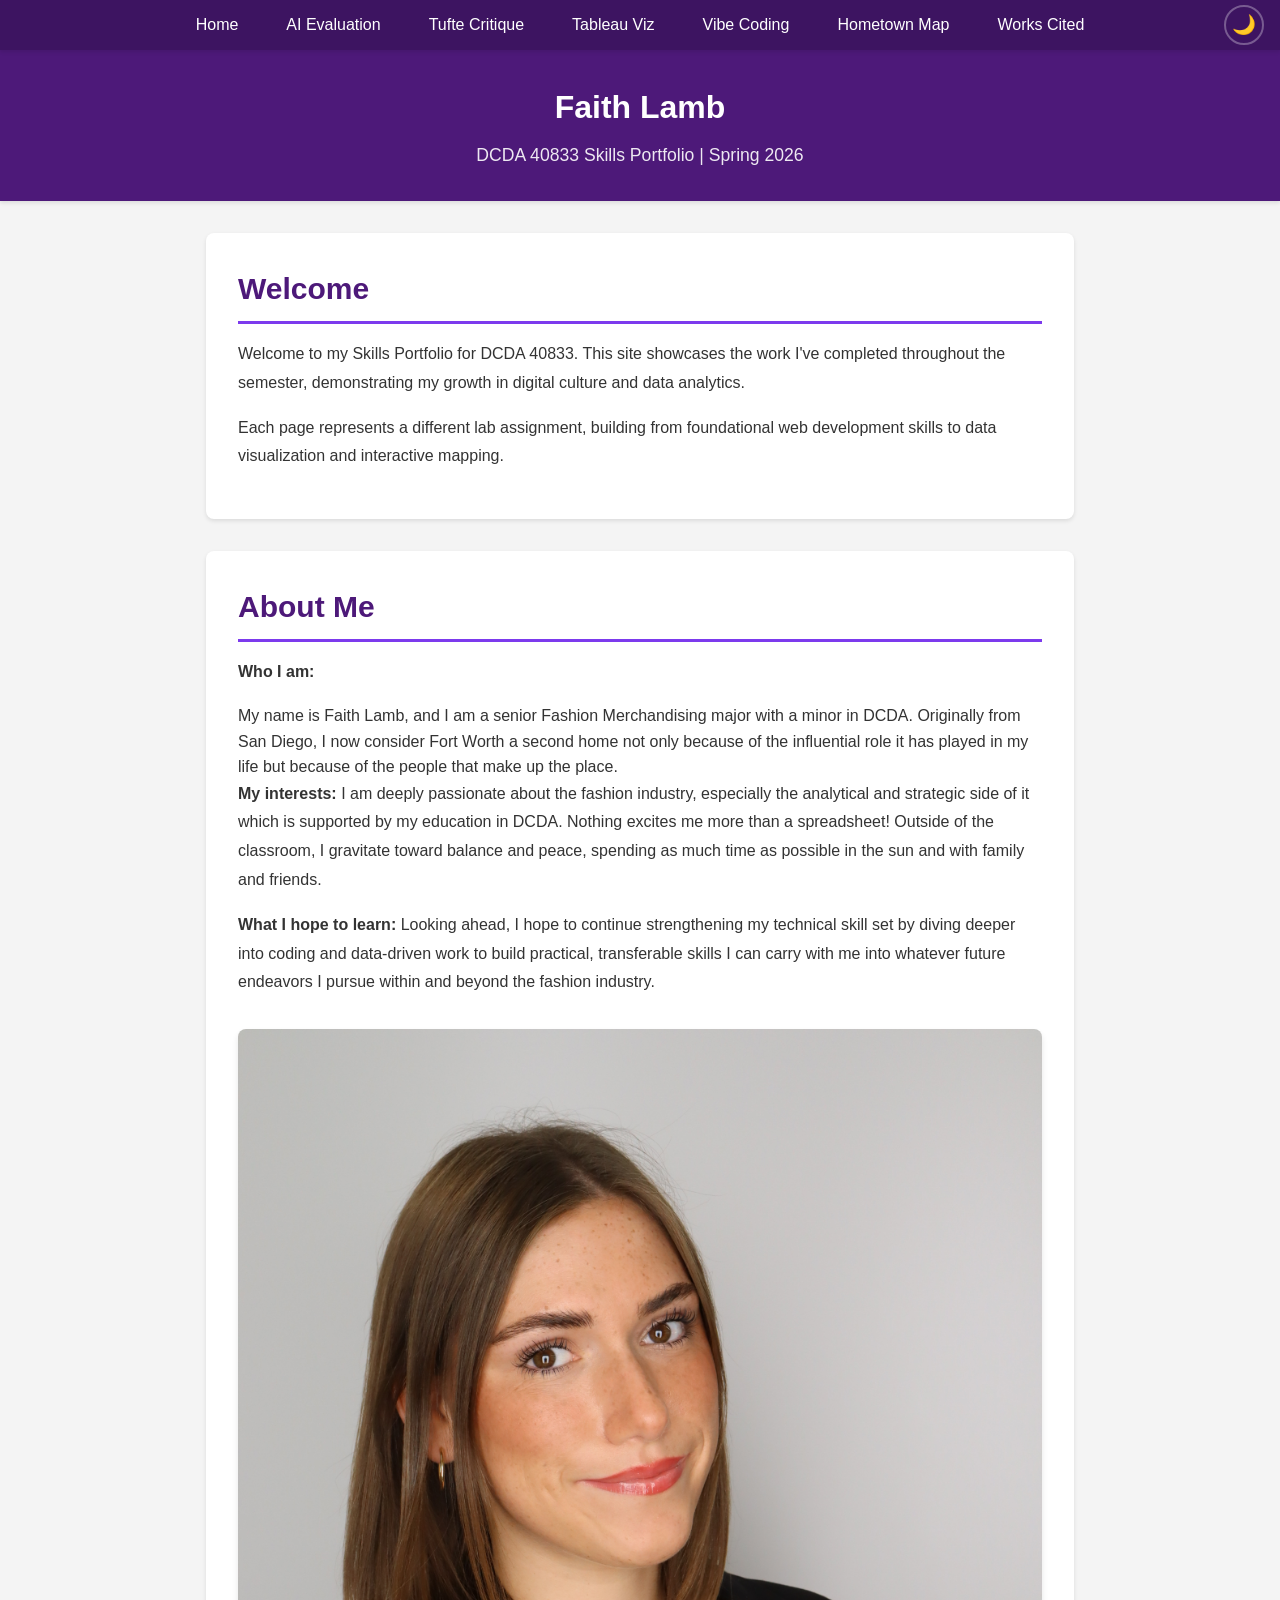
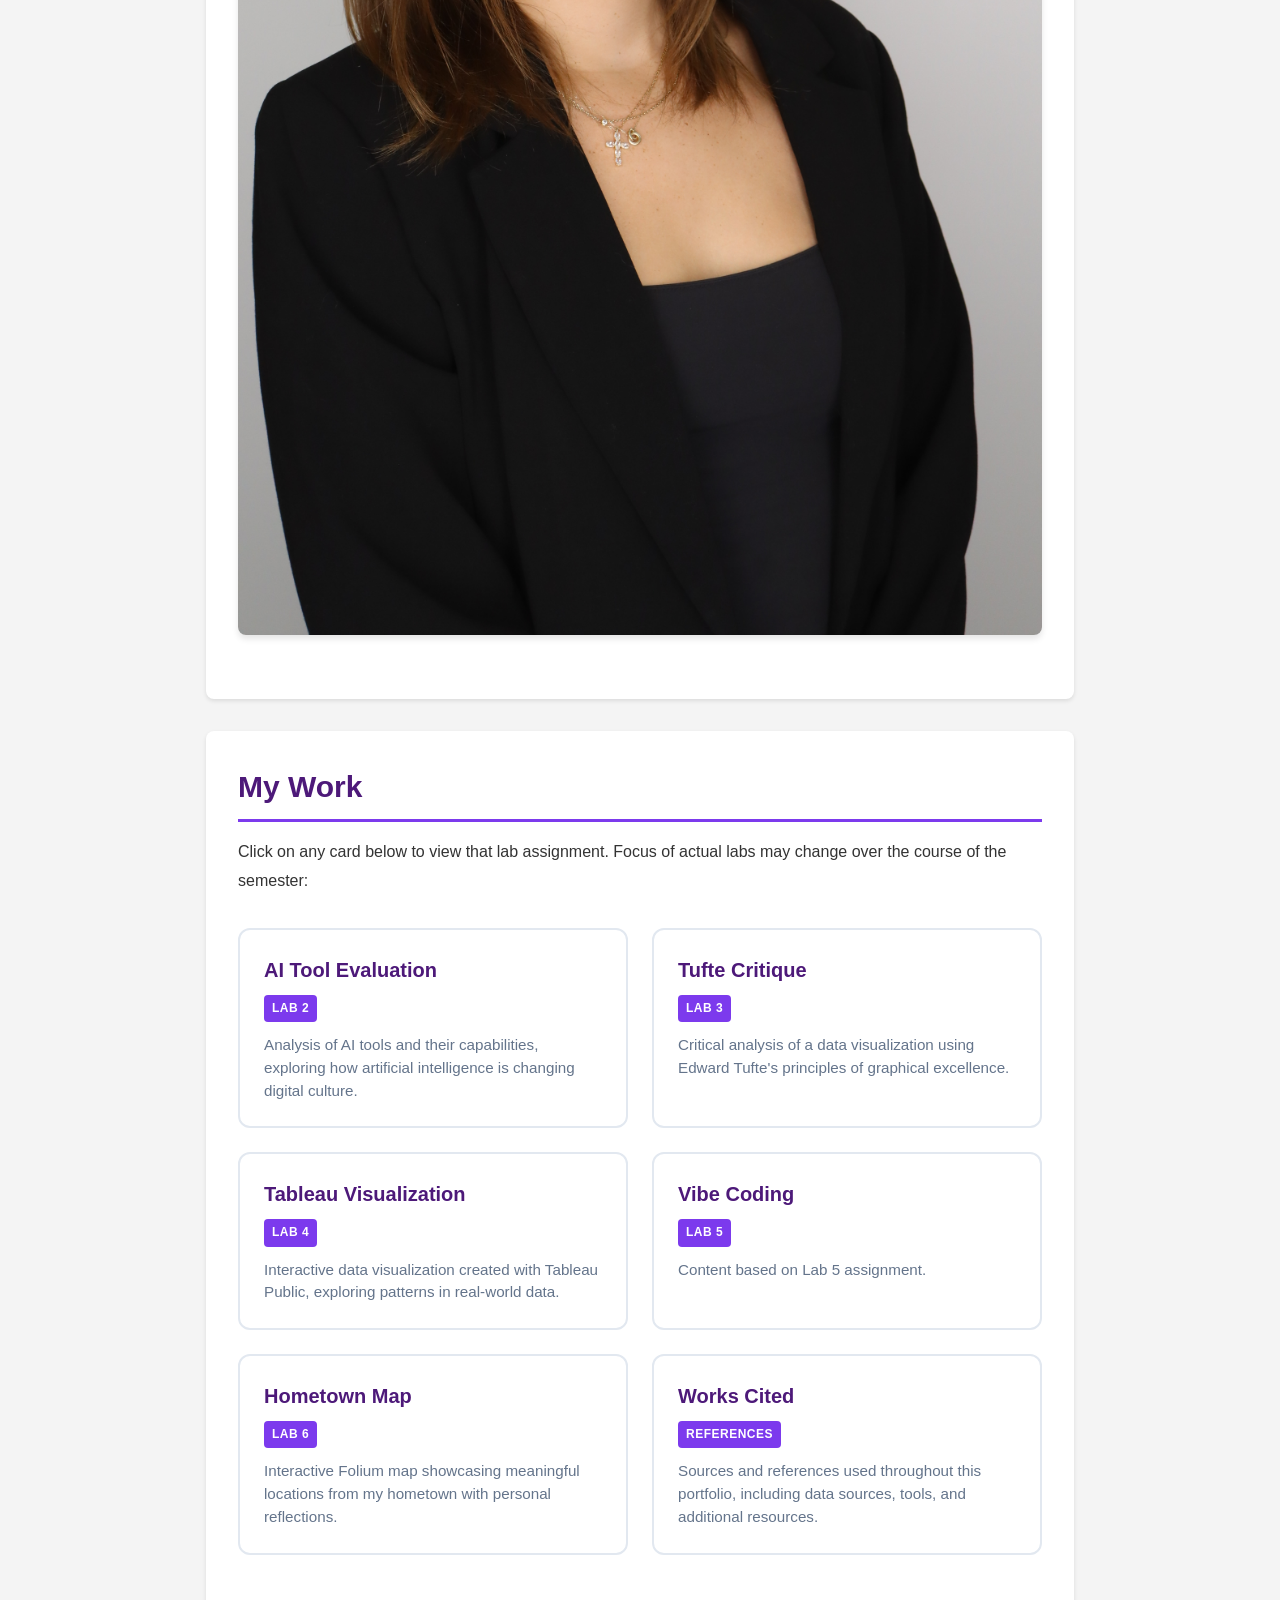
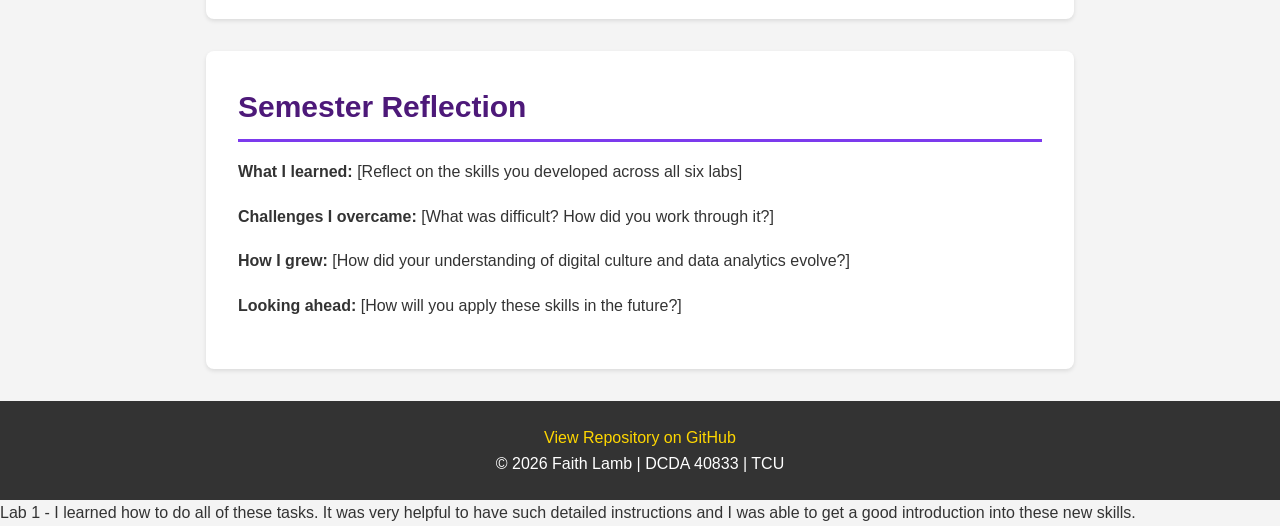
==== commit 8e3db5d6: "image resize update" ====
--- a/index.html
+++ b/index.html
@@ -56,7 +56,7 @@
         
         
             <figure class="viz-container">
-        <img src="images/f.lamb@tcu.edu-f6b6f2d5.jpg" alt="Photo of Faith Lamb" width="50%">
+        <img src="images/f.lamb@tcu.edu-f6b6f2d5.jpg" alt="Photo of Faith Lamb">
             </figure>
         
         </section>
--- a/css/styles.css
+++ b/css/styles.css
@@ -45,6 +45,13 @@
     line-height: 1.6;
     color: var(--text-color);
     background-color: var(--bg-color);
+}
+
+/* Make all images responsive */
+img {
+    max-width: 100%;
+    height: auto;
+    display: block;
 }
 
 /* =========================
